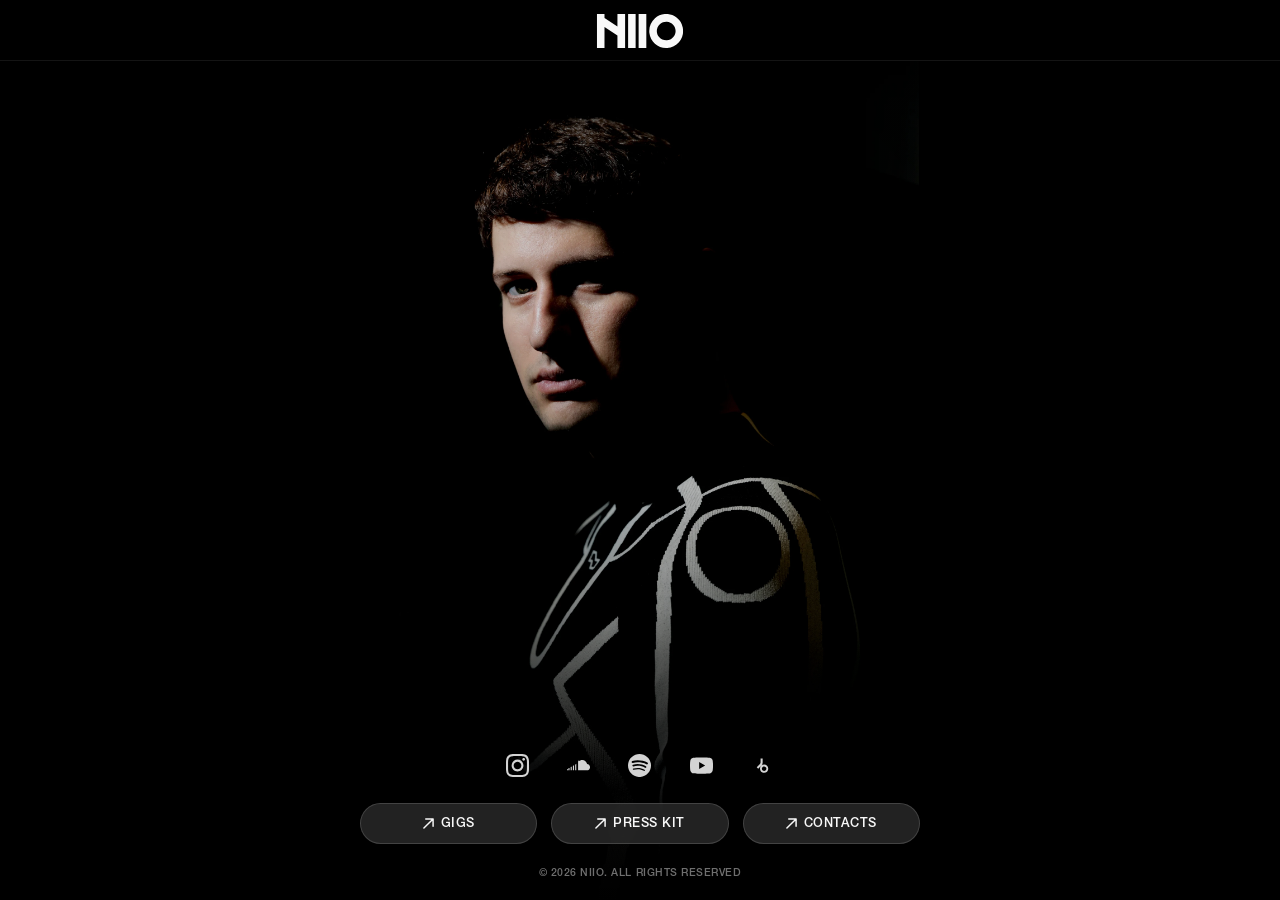
==== index.html @ 22a792c7 "Bust social preview cache by pointing to clean assets/preview.jpg without logo or text" ====
<!DOCTYPE html>
<html lang="en">
<head>
  <meta charset="UTF-8">
  <meta name="viewport" content="width=device-width, initial-scale=1.0, viewport-fit=cover">
  <title>NIIO — Official Website</title>
  <meta name="description" content="NIIO — Italian DJ & music producer based in Milan. Official website, tour dates, gigs, music, and booking contacts.">
  <meta property="og:title" content="NIIO — Official Website">
  <meta property="og:description" content="NIIO — Italian DJ & music producer based in Milan. Official tour dates, gigs, releases, and bookings.">
  <meta property="og:image" content="https://virgitaramasco.github.io/niio/assets/preview.jpg">
  <meta property="og:image:secure_url" content="https://virgitaramasco.github.io/niio/assets/preview.jpg">
  <meta property="og:image:type" content="image/jpeg">
  <meta property="og:image:width" content="1200">
  <meta property="og:image:height" content="630">
  <meta property="og:type" content="website">
  <meta name="twitter:card" content="summary_large_image">
  <meta name="twitter:title" content="NIIO — Official Website">
  <meta name="twitter:description" content="NIIO — Italian DJ & music producer based in Milan. Official tour dates, gigs, releases, and bookings.">
  <meta name="twitter:image" content="https://virgitaramasco.github.io/niio/assets/preview.jpg">
  <link rel="icon" type="image/svg+xml" href="./assets/favicon.svg">
  <link rel="icon" type="image/png" sizes="32x32" href="./assets/favicon-32x32.png">
  <link rel="apple-touch-icon" sizes="180x180" href="./assets/apple-touch-icon.png">

  <style>
    @font-face {
      font-family: 'Helvetica Neue Custom';
      src: url('./Helvetica-Neue-65-Medium.ttf') format('truetype');
      font-weight: 500 600;
      font-style: normal;
      font-display: swap;
    }

    :root {
      --bg: #000000;
      --text: #f8f8f8;
      --muted: rgba(248, 248, 248, 0.6);
      --pill-bg: rgba(68, 68, 68, 0.5);
      --pill-hover: rgba(255, 255, 255, 0.22);
      --border: rgba(255, 255, 255, 0.15);
      --pad: clamp(16px, 4vw, 48px);
    }

    * {
      box-sizing: border-box;
      margin: 0;
      padding: 0;
    }

    html, body {
      background: var(--bg);
      color: var(--text);
      font-family: 'Helvetica Neue Custom', -apple-system, BlinkMacSystemFont, "Segoe UI", Roboto, sans-serif;
      height: 100%;
      height: 100svh;
      width: 100%;
      overflow: hidden;
      -webkit-font-smoothing: antialiased;
      -moz-osx-font-smoothing: grayscale;
    }

    /* Main Fullscreen Landing Viewport */
    .landing {
      position: relative;
      width: 100%;
      height: 100%;
      height: 100svh;
      display: flex;
      flex-direction: column;
      justify-content: space-between;
      align-items: center;
      padding: 0 0 calc(clamp(14px, 2.2vh, 24px) + env(safe-area-inset-bottom));
      box-sizing: border-box;
      overflow: hidden;
    }

    /* Top Brand Header Bar (barretta nera dedicata, garantisce 0 sovrapposizioni sulla testa) */
    .landing-header {
      position: relative;
      z-index: 20;
      width: 100%;
      background: #000000;
      display: flex;
      flex-direction: column;
      align-items: center;
      justify-content: center;
      padding-top: max(env(safe-area-inset-top), 14px);
      padding-bottom: 12px;
      padding-left: var(--pad);
      padding-right: var(--pad);
      border-bottom: 1px solid rgba(255, 255, 255, 0.08);
      box-sizing: border-box;
      flex-shrink: 0;
    }

    .logo-h {
      width: clamp(85px, 16vw, 110px);
      height: auto;
      max-height: clamp(28px, 4vh, 34px);
      fill: var(--text);
      display: block;
      filter: drop-shadow(0 2px 14px rgba(0, 0, 0, 0.95));
      transition: transform 0.2s ease, opacity 0.2s ease;
    }

    .logo-h:hover {
      transform: scale(1.03);
      opacity: 0.95;
    }

    /* Cinematic background photo occupying 100% vertical height below the header without horizontal stretch */
    .landing-bg {
      position: absolute;
      top: var(--header-h, 60px);
      left: 0;
      right: 0;
      bottom: 0;
      background-color: #000000;
      background-image: url('./assets/hero-bg.webp');
      background-position: center top;
      background-repeat: no-repeat;
      background-size: auto 100%;
      z-index: 1;
    }

    .landing-bg::after {
      content: "";
      position: absolute;
      inset: 0;
      background: 
        radial-gradient(circle at center 35%, rgba(0, 0, 0, 0.03) 15%, rgba(0, 0, 0, 0.45) 60%, #000000 100%),
        linear-gradient(to bottom, rgba(0, 0, 0, 0.3) 0%, rgba(0, 0, 0, 0.02) 20%, rgba(0, 0, 0, 0.15) 65%, rgba(0, 0, 0, 0.85) 90%, #000000 100%);
      pointer-events: none;
    }

    /* Foreground content layers in bottom area */
    .landing-bottom {
      position: relative;
      z-index: 10;
      width: 100%;
      display: flex;
      flex-direction: column;
      align-items: center;
      gap: clamp(14px, 2.2vh, 22px);
      padding-left: var(--pad);
      padding-right: var(--pad);
      margin-top: auto;
      box-sizing: border-box;
    }

    /* Social Links Grid */
    .socials {
      display: flex;
      align-items: center;
      justify-content: center;
      gap: clamp(16px, 2.5vw, 26px);
    }

    .social-link {
      display: inline-flex;
      align-items: center;
      justify-content: center;
      color: var(--text);
      opacity: 0.85;
      text-decoration: none;
      transition: opacity 0.2s ease, transform 0.2s ease;
      padding: 6px;
    }

    .social-link:hover {
      opacity: 1;
      transform: translateY(-2px);
    }

    .social-link svg {
      width: clamp(19px, 1.8vw, 24px);
      height: clamp(19px, 1.8vw, 24px);
      display: block;
      fill: currentColor;
    }

    /* Main Action Buttons (Gigs / Press Kit / Contacts) */
    .actions {
      display: flex;
      align-items: center;
      justify-content: center;
      gap: clamp(8px, 1.2vw, 14px);
      width: 100%;
      max-width: 560px;
    }

    .btn-action {
      flex: 1;
      display: inline-flex;
      align-items: center;
      justify-content: center;
      gap: 7px;
      padding: clamp(9px, 1.4vh, 13px) clamp(14px, 1.8vw, 24px);
      background: var(--pill-bg);
      backdrop-filter: blur(10px);
      -webkit-backdrop-filter: blur(10px);
      border: 1px solid var(--border);
      border-radius: 30px;
      color: var(--text);
      font-family: inherit;
      font-size: clamp(12px, 1vw, 14.5px);
      font-weight: 500;
      letter-spacing: 0.04em;
      text-transform: uppercase;
      text-decoration: none;
      cursor: pointer;
      transition: all 0.2s ease;
      white-space: nowrap;
      user-select: none;
    }

    .btn-action svg {
      width: 11px;
      height: 11px;
      display: block;
      stroke: currentColor;
      transition: transform 0.2s ease;
    }

    .btn-action:hover {
      background: var(--pill-hover);
      border-color: rgba(255, 255, 255, 0.35);
      color: #ffffff;
      transform: translateY(-1px);
    }

    .btn-action:hover svg {
      transform: translate(2px, -2px);
    }

    /* Footer Row */
    .landing-footer {
      width: 100%;
      max-width: 900px;
      display: flex;
      justify-content: center;
      align-items: center;
      font-size: clamp(10px, 0.85vw, 12px);
      color: var(--muted);
      letter-spacing: 0.02em;
      padding-top: 4px;
    }

    .landing-footer .copy {
      opacity: 0.75;
      text-transform: uppercase;
      font-size: 10.5px;
      letter-spacing: 0.05em;
    }

    /* Contacts Drawer Modal (Pawsa bookings drawer style) */
    .contacts-overlay {
      position: fixed;
      inset: 0;
      background: rgba(0, 0, 0, 0.85);
      backdrop-filter: blur(14px);
      -webkit-backdrop-filter: blur(14px);
      z-index: 100;
      display: flex;
      align-items: center;
      justify-content: center;
      padding: var(--pad);
      opacity: 0;
      pointer-events: none;
      transition: opacity 0.25s ease;
    }

    .contacts-overlay.active {
      opacity: 1;
      pointer-events: auto;
    }

    .contacts-card {
      position: relative;
      background: #000000;
      border: 1px solid var(--border);
      border-radius: 18px;
      width: 100%;
      max-width: 520px;
      padding: clamp(28px, 5vh, 44px) clamp(24px, 4vw, 40px);
      box-shadow: 0 20px 60px rgba(0, 0, 0, 0.9);
      transform: translateY(12px) scale(0.98);
      transition: transform 0.25s cubic-bezier(0.16, 1, 0.3, 1);
    }

    .contacts-overlay.active .contacts-card {
      transform: translateY(0) scale(1);
    }

    .contacts-header {
      display: flex;
      justify-content: space-between;
      align-items: center;
      border-bottom: 1px solid var(--border);
      padding-bottom: 18px;
      margin-bottom: 24px;
    }

    .contacts-title {
      font-size: clamp(20px, 2.5vw, 28px);
      font-weight: 500;
      letter-spacing: -0.02em;
      text-transform: uppercase;
    }

    .close-btn {
      background: rgba(255, 255, 255, 0.1);
      border: 1px solid var(--border);
      color: var(--text);
      width: 36px;
      height: 36px;
      border-radius: 50%;
      display: flex;
      align-items: center;
      justify-content: center;
      cursor: pointer;
      font-size: 16px;
      line-height: 1;
      transition: all 0.2s ease;
    }

    .close-btn:hover {
      background: rgba(255, 255, 255, 0.25);
      transform: scale(1.05);
    }

    .contacts-list {
      display: flex;
      flex-direction: column;
      gap: 20px;
    }

    .contact-row {
      display: flex;
      flex-direction: column;
      gap: 4px;
    }

    .contact-tag {
      font-size: 12px;
      text-transform: uppercase;
      letter-spacing: 0.08em;
      color: var(--muted);
      font-weight: 500;
    }

    .contact-email {
      font-size: clamp(17px, 2.2vw, 22px);
      font-weight: 500;
      color: var(--text);
      text-decoration: none;
      letter-spacing: -0.02em;
      display: inline-flex;
      align-items: center;
      gap: 8px;
      transition: color 0.15s ease;
      word-break: break-all;
    }

    .contact-email:hover {
      color: #ffffff;
      text-decoration: underline;
    }

    /* Mobile specific tweaks */
    @media (max-width: 600px) {
      .landing-bg {
        background-image: url('./assets/hero-bg-mobile.webp');
        background-size: auto 100%;
        background-position: center top;
      }

      .logo-h {
        width: clamp(80px, 20vw, 100px);
        max-height: 30px;
      }

      .actions {
        flex-direction: column;
        width: 100%;
        max-width: 320px;
        gap: 10px;
      }

      .btn-action {
        width: 100%;
        padding: 12px 20px;
      }

      .landing-footer {
        flex-direction: column;
        gap: 6px;
        text-align: center;
      }
    }
  </style>
</head>
<body>

  <!-- SVG Symbols Definition (Official NIIO Vector Brand Logo) -->
  <svg xmlns="http://www.w3.org/2000/svg" style="display:none">
    <!-- Horizontal Logo Symbol (N, I, I, O) -->
    <symbol id="h" viewBox="0 0 574.14 226.1">
      <polygon points="188.01 225.74 137.03 225.99 137.02 142.48 51.03 86.85 50.97 226.1 .01 225.93 0 .32 50.85 .07 51.11 26.87 136.92 82.31 137.12 .03 188.01 .03 188.01 225.74"/>
      <path d="M468.45,225.58c-59.24,4.14-112.16-39.9-119.01-99.81-4.25-37.2,9.56-71.94,37.32-97.03,17.83-16.12,40.16-25.4,64.22-27.97l20.81.03c41.81,3.93,77.14,30.82,92.88,67.15,17.77,41.03,9.97,87.23-18.76,119.64-20.21,22.79-47.11,35.87-77.46,37.99ZM413.91,153.51c13.57,15.68,31.82,22.95,52.27,21.62,32.81-2.14,58.02-30.05,57.72-62.57-.29-32.02-25.2-59.48-57.72-61.52-17.18-1.08-32.72,3.79-45.41,14.7-26.01,22.37-29.61,61.49-6.86,87.77Z"/>
      <polygon points="329.03 225.86 278 226.09 278.01 .12 328.97 0 329.03 225.86"/>
      <polygon points="258.01 225.96 208 226.06 208 .03 258.01 .03 258.01 225.96"/>
    </symbol>

    <!-- Vertical Logo Symbol (O, I, I, N top-to-bottom) -->
    <symbol id="o" viewBox="0 0 226.1 574.14">
      <g transform="translate(0 574.14) rotate(-90)">
        <polygon points="188.01 225.74 137.03 225.99 137.02 142.48 51.03 86.85 50.97 226.1 .01 225.93 0 .32 50.85 .07 51.11 26.87 136.92 82.31 137.12 .03 188.01 .03 188.01 225.74"/>
        <path d="M468.45,225.58c-59.24,4.14-112.16-39.9-119.01-99.81-4.25-37.2,9.56-71.94,37.32-97.03,17.83-16.12,40.16-25.4,64.22-27.97l20.81.03c41.81,3.93,77.14,30.82,92.88,67.15,17.77,41.03,9.97,87.23-18.76,119.64-20.21,22.79-47.11,35.87-77.46,37.99ZM413.91,153.51c13.57,15.68,31.82,22.95,52.27,21.62,32.81-2.14,58.02-30.05,57.72-62.57-.29-32.02-25.2-59.48-57.72-61.52-17.18-1.08-32.72,3.79-45.41,14.7-26.01,22.37-29.61,61.49-6.86,87.77Z"/>
        <polygon points="329.03 225.86 278 226.09 278.01 .12 328.97 0 329.03 225.86"/>
        <polygon points="258.01 225.96 208 226.06 208 .03 258.01 .03 258.01 225.96"/>
      </g>
    </symbol>
  </svg>

  <main class="landing">
    <!-- Atmospheric Background Image (occupies vertical height, does not fill horizontally) -->
    <div class="landing-bg" aria-hidden="true"></div>

    <!-- Header with NIIO Brand Logo (posizionato in alto nello spazio nero, compatto e non sopra l'immagine) -->
    <header class="landing-header">
      <svg class="logo-h" viewBox="0 0 574.14 226.1" role="img" aria-label="NIIO Logo">
        <use href="#h"/>
      </svg>
    </header>

    <!-- Bottom Interactive Controls -->
    <section class="landing-bottom">
      <!-- Social Media Links -->
      <nav class="socials" aria-label="Social media">
        <!-- Instagram -->
        <a class="social-link" href="https://www.instagram.com/niio_ofc?stkn=aWNjYjd6dDR3Ym1q&utm_source=qr" target="_blank" rel="noopener noreferrer" title="Instagram">
          <svg viewBox="0 0 24 24" role="img" aria-label="Instagram">
            <path d="M12 2.163c3.204 0 3.584.012 4.85.07 3.252.148 4.771 1.691 4.919 4.919.058 1.265.069 1.645.069 4.849 0 3.205-.012 3.584-.069 4.849-.149 3.225-1.664 4.771-4.919 4.919-1.266.058-1.644.07-4.85.07-3.204 0-3.584-.012-4.849-.07-3.26-.149-4.771-1.699-4.919-4.92-.058-1.265-.07-1.644-.07-4.849 0-3.204.013-3.583.07-4.849.149-3.227 1.664-4.771 4.919-4.919 1.266-.057 1.645-.069 4.849-.069zm0-2.163c-3.259 0-3.667.014-4.947.072-4.358.2-6.78 2.618-6.98 6.98-.059 1.281-.073 1.689-.073 4.948 0 3.259.014 3.668.072 4.948.2 4.358 2.618 6.78 6.98 6.98 1.281.058 1.689.072 4.948.072 3.259 0 3.668-.014 4.948-.072 4.354-.2 6.782-2.618 6.979-6.98.059-1.28.073-1.689.073-4.948 0-3.259-.014-3.667-.072-4.947-.196-4.354-2.617-6.78-6.979-6.98-1.281-.059-1.69-.073-4.949-.073zm0 5.838c-3.403 0-6.162 2.759-6.162 6.162s2.759 6.163 6.162 6.163 6.162-2.759 6.162-6.163c0-3.403-2.759-6.162-6.162-6.162zm0 10.162c-2.209 0-4-1.79-4-4 0-2.209 1.791-4 4-4s4 1.791 4 4c0 2.21-1.791 4-4 4zm6.406-11.845c-.796 0-1.441.645-1.441 1.44s.645 1.44 1.441 1.44c.795 0 1.439-.645 1.439-1.44s-.644-1.44-1.439-1.44z"/>
          </svg>
        </a>

        <!-- SoundCloud -->
        <a class="social-link" href="https://on.soundcloud.com/PMtND7cYWfORM39HQS" target="_blank" rel="noopener noreferrer" title="SoundCloud">
          <svg viewBox="0 0 24 24" role="img" aria-label="SoundCloud">
            <path d="M11.56 8.87V17h9.19c1.8 0 3.25-1.46 3.25-3.25 0-1.76-1.38-3.19-3.13-3.25-.33-2.45-2.43-4.35-4.97-4.35-1.39 0-2.67.57-3.59 1.49-.3-.5-.48-1.07-.75-1.77zm-1.88 1.41V17H8.5V11.2c.4-.3.79-.6 1.18-.92zm-2.35 1.47V17H6.15v-4.5c.39-.24.78-.5 1.18-.75zm-2.35 1.05V17H3.8v-3.42c.4-.15.79-.32 1.18-.51zm-2.35 1.05V17H1.45v-2.18c.4-.04.79-.1 1.18-.17zm-1.45.6V17H0v-1.1c.39.02.77.03 1.18.05z"/>
          </svg>
        </a>

        <!-- Spotify -->
        <a class="social-link" href="https://open.spotify.com/artist/5abI9YJ9DiEwynZQXOThxg?si=rlxTHYZyQ2us2IaL9kYCGQ&utm_source=copy-link" target="_blank" rel="noopener noreferrer" title="Spotify">
          <svg viewBox="0 0 24 24" role="img" aria-label="Spotify">
            <path d="M12 0C5.373 0 0 5.373 0 12s5.373 12 12 12 12-5.373 12-12S18.627 0 12 0zm5.521 17.34c-.24.359-.66.48-1.021.24-2.82-1.74-6.36-2.101-10.561-1.141-.418.122-.779-.179-.899-.539-.12-.421.18-.78.54-.9 4.56-1.021 8.52-.6 11.64 1.32.42.18.48.66.301 1.02zm1.44-3.3c-.301.42-.841.6-1.262.3-3.239-1.98-8.159-2.58-11.939-1.38-.479.12-1.02-.12-1.14-.6-.12-.48.12-1.021.6-1.141C9.6 9.9 15 10.561 18.72 12.84c.361.181.54.78.241 1.2zm.12-3.36C15.24 8.4 8.82 8.16 5.16 9.301c-.6.179-1.2-.181-1.38-.721-.18-.601.18-1.2.72-1.381 4.26-1.26 11.28-1.02 15.721 1.621.539.3.719 1.02.419 1.56-.299.421-1.02.599-1.559.3z"/>
          </svg>
        </a>

        <!-- YouTube -->
        <a class="social-link" href="https://youtube.com/@niio_ofc?si=_rtDuosgiNV3RCqA" target="_blank" rel="noopener noreferrer" title="YouTube">
          <svg viewBox="0 0 24 24" role="img" aria-label="YouTube">
            <path d="M23.498 6.186a3.016 3.016 0 0 0-2.122-2.136C19.505 3.545 12 3.545 12 3.545s-7.505 0-9.377.505A3.017 3.017 0 0 0 .502 6.186C0 8.07 0 12 0 12s0 3.93.502 5.814a3.016 3.016 0 0 0 2.122 2.136c1.871.505 9.376.505 9.376.505s7.505 0 9.377-.505a3.015 3.015 0 0 0 2.122-2.136C24 15.93 24 12 24 12s0-3.93-.502-5.814zM9.545 15.568V8.432L15.818 12l-6.273 3.568z"/>
          </svg>
        </a>

        <!-- Beatport -->
        <a class="social-link" href="https://www.beatport.com/artist/niio/1104947" target="_blank" rel="noopener noreferrer" title="Beatport">
          <svg viewBox="0 0 1036 1200" role="img" aria-label="Beatport">
            <path d="M817.7,763.3c0,120-95.8,217-217,217c-120,0-215.8-94.6-215.8-217c0-57.6,21.8-108.5,56.4-146.7L294.6,763.3l-77-77 l165.5-163.7c22.4-22.4,33.9-51.5,33.9-83.6V233.6h108.5V439c0,63-22.4,116.4-66.1,160l-4.9,4.8c38.2-35.2,90.3-56.4,146.1-56.4 C723.8,547.5,817.7,645.1,817.7,763.3z M719.5,763.3c0-64.3-53.3-116.4-118.8-116.4c-66.1,0-117.6,54.6-117.6,116.4 c0,63.6,52.1,117.6,117.6,117.6C668.6,880.9,719.5,825.8,719.5,763.3z"/>
          </svg>
        </a>
      </nav>

      <!-- Main Action Buttons -->
      <div class="actions">
        <!-- Gigs Button -->
        <a class="btn-action" href="gigs.html" title="Upcoming Gigs">
          <svg viewBox="0 0 12 12" fill="none" xmlns="http://www.w3.org/2000/svg">
            <path d="M1 11L11 1M11 1H3M11 1V9" stroke-width="1.6" stroke-linecap="round" stroke-linejoin="round"/>
          </svg>
          <span>Gigs</span>
        </a>

        <!-- Press Kit Button -->
        <a class="btn-action" href="press-kit.html" title="Press Kit & Biography">
          <svg viewBox="0 0 12 12" fill="none" xmlns="http://www.w3.org/2000/svg">
            <path d="M1 11L11 1M11 1H3M11 1V9" stroke-width="1.6" stroke-linecap="round" stroke-linejoin="round"/>
          </svg>
          <span>Press Kit</span>
        </a>

        <!-- Contacts Button (Opens Contacts Drawer/Modal) -->
        <button class="btn-action" id="open-contacts-btn" type="button" aria-haspopup="dialog" aria-expanded="false" title="Contact and Booking Details">
          <svg viewBox="0 0 12 12" fill="none" xmlns="http://www.w3.org/2000/svg">
            <path d="M1 11L11 1M11 1H3M11 1V9" stroke-width="1.6" stroke-linecap="round" stroke-linejoin="round"/>
          </svg>
          <span>Contacts</span>
        </button>
      </div>

      <!-- Bottom Copyright -->
      <footer class="landing-footer">
        <span class="copy">&copy; <span id="year">2026</span> NIIO. ALL RIGHTS RESERVED</span>
      </footer>
    </section>
  </main>

  <!-- Contacts Modal / Overlay (Pawsa Bookings Drawer Style) -->
  <div class="contacts-overlay" id="contacts-modal" role="dialog" aria-modal="true" aria-labelledby="contacts-title" aria-hidden="true">
    <div class="contacts-card">
      <div class="contacts-header">
        <h2 class="contacts-title" id="contacts-title">Contacts</h2>
        <button class="close-btn" id="close-contacts-btn" type="button" aria-label="Close contacts">✕</button>
      </div>

      <div class="contacts-list">
        <div class="contact-row">
          <span class="contact-tag">Promos</span>
          <a class="contact-email" href="mailto:niiooofc@gmail.com">niiooofc@gmail.com</a>
        </div>

        <div class="contact-row">
          <span class="contact-tag">Bookings</span>
          <a class="contact-email" href="mailto:bookings@niioofc.com">bookings@niioofc.com</a>
        </div>
      </div>
    </div>
  </div>

  <script>
    (function() {
      // Dynamic year
      document.getElementById('year').textContent = new Date().getFullYear();

      // Modal handling
      var openBtn = document.getElementById('open-contacts-btn');
      var closeBtn = document.getElementById('close-contacts-btn');
      var modal = document.getElementById('contacts-modal');

      function openModal() {
        modal.classList.add('active');
        modal.setAttribute('aria-hidden', 'false');
        openBtn.setAttribute('aria-expanded', 'true');
        closeBtn.focus();
      }

      function closeModal() {
        modal.classList.remove('active');
        modal.setAttribute('aria-hidden', 'true');
        openBtn.setAttribute('aria-expanded', 'false');
        openBtn.focus();
      }

      openBtn.addEventListener('click', openModal);
      closeBtn.addEventListener('click', closeModal);

      // Close on backdrop click
      modal.addEventListener('click', function(e) {
        if (e.target === modal) {
          closeModal();
        }
      });

      // Close on Escape key
      document.addEventListener('keydown', function(e) {
        if (e.key === 'Escape' && modal.classList.contains('active')) {
          closeModal();
        }
      });
      // Dynamic header height measurement for pixel-perfect background placement
      function updateHeaderHeight() {
        var header = document.querySelector('.landing-header');
        if (header) {
          document.documentElement.style.setProperty('--header-h', header.offsetHeight + 'px');
        }
      }
      window.addEventListener('resize', updateHeaderHeight);
      window.addEventListener('orientationchange', updateHeaderHeight);
      updateHeaderHeight();
    })();
  </script>
</body>
</html>
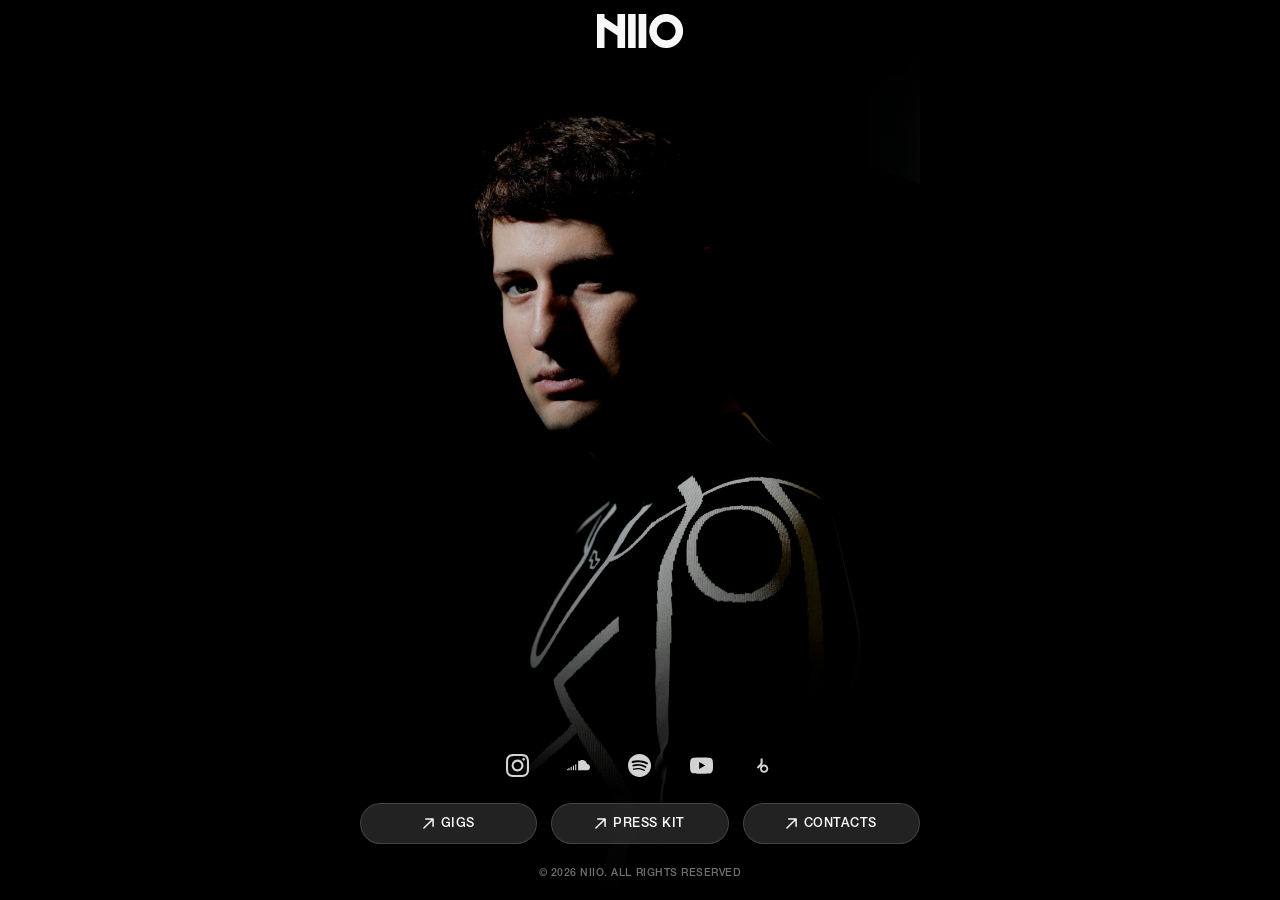
==== commit cbf4fe86: "Remove white border line under black header bar" ====
--- a/index.html
+++ b/index.html
@@ -87,7 +87,6 @@
       padding-bottom: 12px;
       padding-left: var(--pad);
       padding-right: var(--pad);
-      border-bottom: 1px solid rgba(255, 255, 255, 0.08);
       box-sizing: border-box;
       flex-shrink: 0;
     }
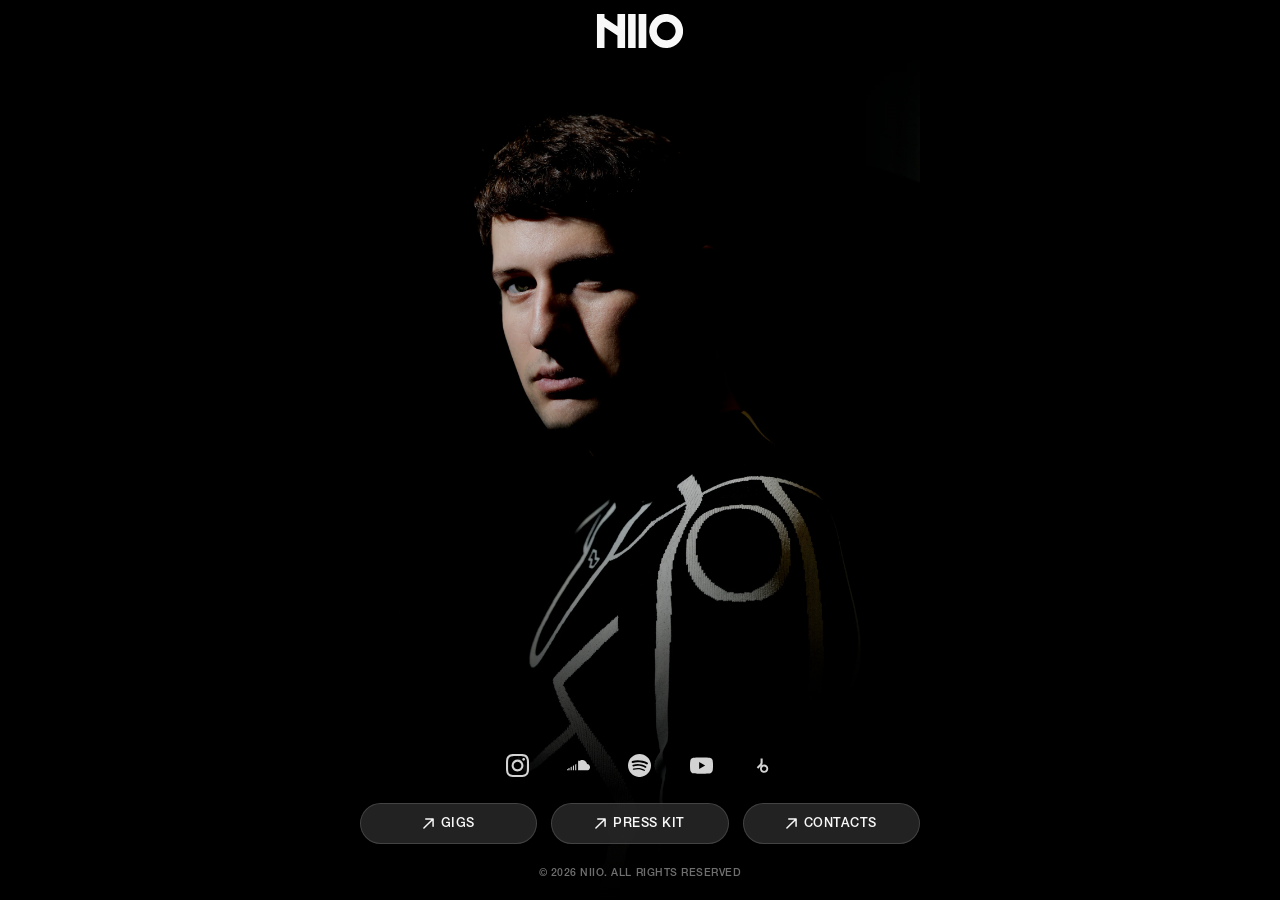
==== commit 6c43980a: "Explicitly set border none and overlap background slightly under header" ====
--- a/index.html
+++ b/index.html
@@ -87,6 +87,10 @@
       padding-bottom: 12px;
       padding-left: var(--pad);
       padding-right: var(--pad);
+      border: none !important;
+      border-bottom: none !important;
+      outline: none !important;
+      box-shadow: none !important;
       box-sizing: border-box;
       flex-shrink: 0;
     }
@@ -109,7 +113,7 @@
     /* Cinematic background photo occupying 100% vertical height below the header without horizontal stretch */
     .landing-bg {
       position: absolute;
-      top: var(--header-h, 60px);
+      top: calc(var(--header-h, 57px) - 2px);
       left: 0;
       right: 0;
       bottom: 0;
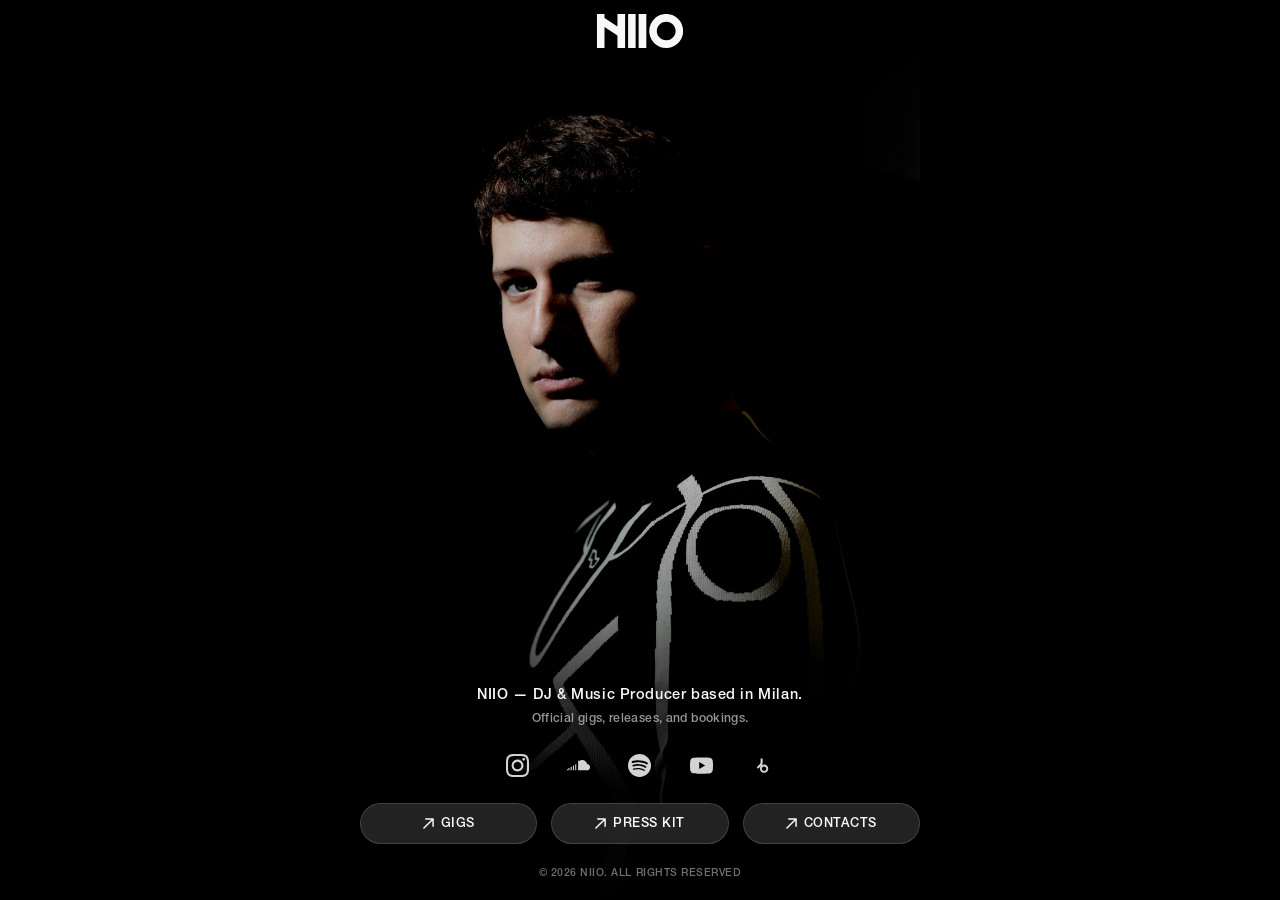
==== commit 0a81e8a7: "Add official presentation text and update metadata descriptions across all pages" ====
--- a/index.html
+++ b/index.html
@@ -4,9 +4,9 @@
   <meta charset="UTF-8">
   <meta name="viewport" content="width=device-width, initial-scale=1.0, viewport-fit=cover">
   <title>NIIO — Official Website</title>
-  <meta name="description" content="NIIO — Italian DJ & music producer based in Milan. Official website, tour dates, gigs, music, and booking contacts.">
+  <meta name="description" content="NIIO — DJ &amp; Music Producer based in Milan. Official gigs, releases, and bookings.">
   <meta property="og:title" content="NIIO — Official Website">
-  <meta property="og:description" content="NIIO — Italian DJ & music producer based in Milan. Official tour dates, gigs, releases, and bookings.">
+  <meta property="og:description" content="NIIO — DJ &amp; Music Producer based in Milan. Official gigs, releases, and bookings.">
   <meta property="og:image" content="https://virgitaramasco.github.io/niio/assets/preview.jpg">
   <meta property="og:image:secure_url" content="https://virgitaramasco.github.io/niio/assets/preview.jpg">
   <meta property="og:image:type" content="image/jpeg">
@@ -15,7 +15,7 @@
   <meta property="og:type" content="website">
   <meta name="twitter:card" content="summary_large_image">
   <meta name="twitter:title" content="NIIO — Official Website">
-  <meta name="twitter:description" content="NIIO — Italian DJ & music producer based in Milan. Official tour dates, gigs, releases, and bookings.">
+  <meta name="twitter:description" content="NIIO — DJ &amp; Music Producer based in Milan. Official gigs, releases, and bookings.">
   <meta name="twitter:image" content="https://virgitaramasco.github.io/niio/assets/preview.jpg">
   <link rel="icon" type="image/svg+xml" href="./assets/favicon.svg">
   <link rel="icon" type="image/png" sizes="32x32" href="./assets/favicon-32x32.png">
@@ -148,6 +148,33 @@
       padding-right: var(--pad);
       margin-top: auto;
       box-sizing: border-box;
+    }
+
+    /* Presentation Tagline */
+    .landing-presentation {
+      text-align: center;
+      max-width: 520px;
+      margin-bottom: 2px;
+      user-select: none;
+    }
+
+    .presentation-title {
+      font-size: clamp(12px, 1.2vw, 14.5px);
+      font-weight: 500;
+      letter-spacing: 0.04em;
+      color: #f8f8f8;
+      text-shadow: 0 2px 12px rgba(0, 0, 0, 0.95);
+      line-height: 1.4;
+    }
+
+    .presentation-sub {
+      font-size: clamp(10.5px, 0.95vw, 12.5px);
+      font-weight: 400;
+      letter-spacing: 0.03em;
+      color: var(--muted);
+      text-shadow: 0 2px 10px rgba(0, 0, 0, 0.95);
+      margin-top: 3px;
+      line-height: 1.4;
     }
 
     /* Social Links Grid */
@@ -438,6 +465,12 @@
 
     <!-- Bottom Interactive Controls -->
     <section class="landing-bottom">
+      <!-- Presentation Tagline -->
+      <div class="landing-presentation">
+        <h1 class="presentation-title">NIIO — DJ &amp; Music Producer based in Milan.</h1>
+        <p class="presentation-sub">Official gigs, releases, and bookings.</p>
+      </div>
+
       <!-- Social Media Links -->
       <nav class="socials" aria-label="Social media">
         <!-- Instagram -->
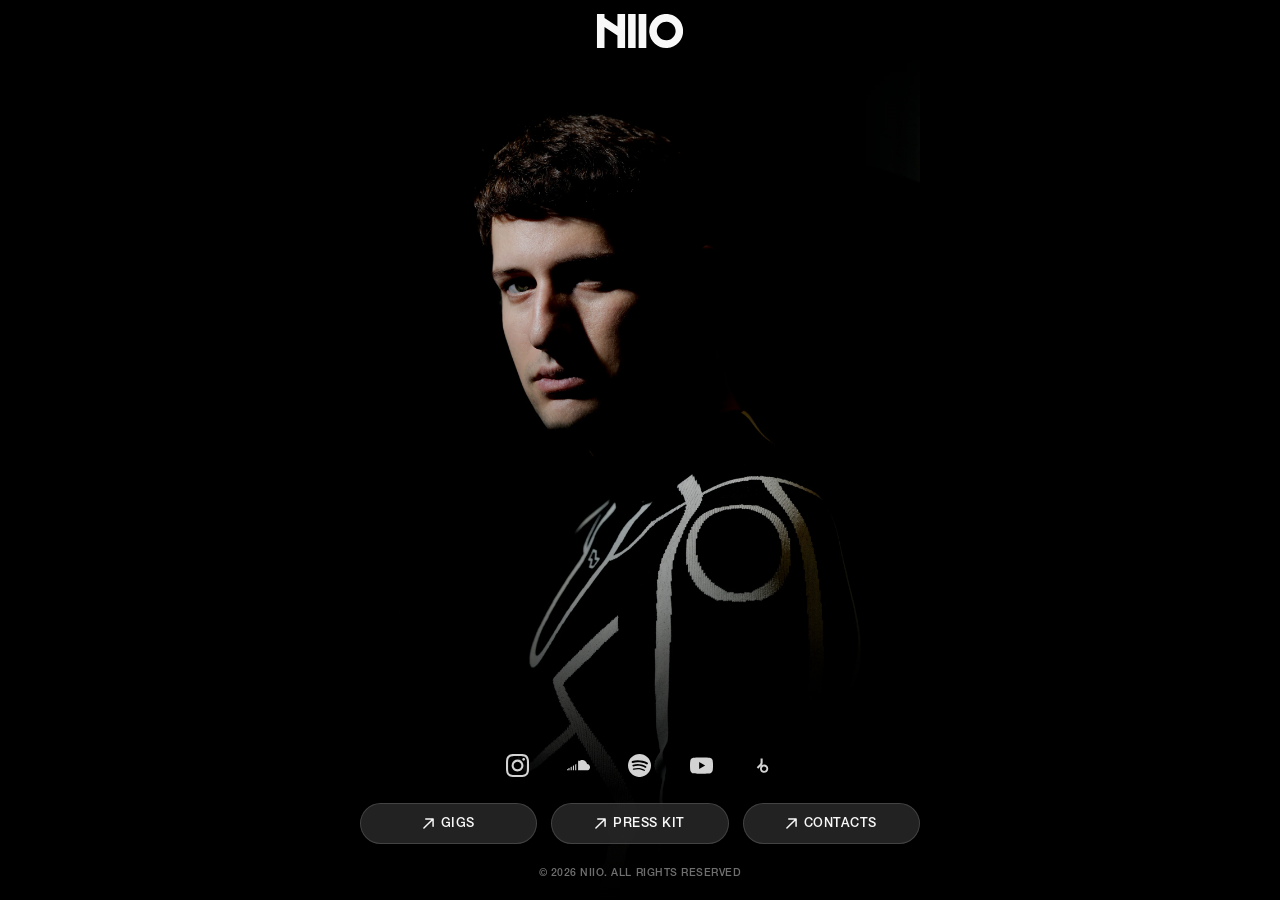
==== commit fe1d09a4: "Remove presentation text from landing page while keeping it in preview metadata" ====
--- a/index.html
+++ b/index.html
@@ -150,33 +150,6 @@
       box-sizing: border-box;
     }
 
-    /* Presentation Tagline */
-    .landing-presentation {
-      text-align: center;
-      max-width: 520px;
-      margin-bottom: 2px;
-      user-select: none;
-    }
-
-    .presentation-title {
-      font-size: clamp(12px, 1.2vw, 14.5px);
-      font-weight: 500;
-      letter-spacing: 0.04em;
-      color: #f8f8f8;
-      text-shadow: 0 2px 12px rgba(0, 0, 0, 0.95);
-      line-height: 1.4;
-    }
-
-    .presentation-sub {
-      font-size: clamp(10.5px, 0.95vw, 12.5px);
-      font-weight: 400;
-      letter-spacing: 0.03em;
-      color: var(--muted);
-      text-shadow: 0 2px 10px rgba(0, 0, 0, 0.95);
-      margin-top: 3px;
-      line-height: 1.4;
-    }
-
     /* Social Links Grid */
     .socials {
       display: flex;
@@ -465,12 +438,6 @@
 
     <!-- Bottom Interactive Controls -->
     <section class="landing-bottom">
-      <!-- Presentation Tagline -->
-      <div class="landing-presentation">
-        <h1 class="presentation-title">NIIO — DJ &amp; Music Producer based in Milan.</h1>
-        <p class="presentation-sub">Official gigs, releases, and bookings.</p>
-      </div>
-
       <!-- Social Media Links -->
       <nav class="socials" aria-label="Social media">
         <!-- Instagram -->
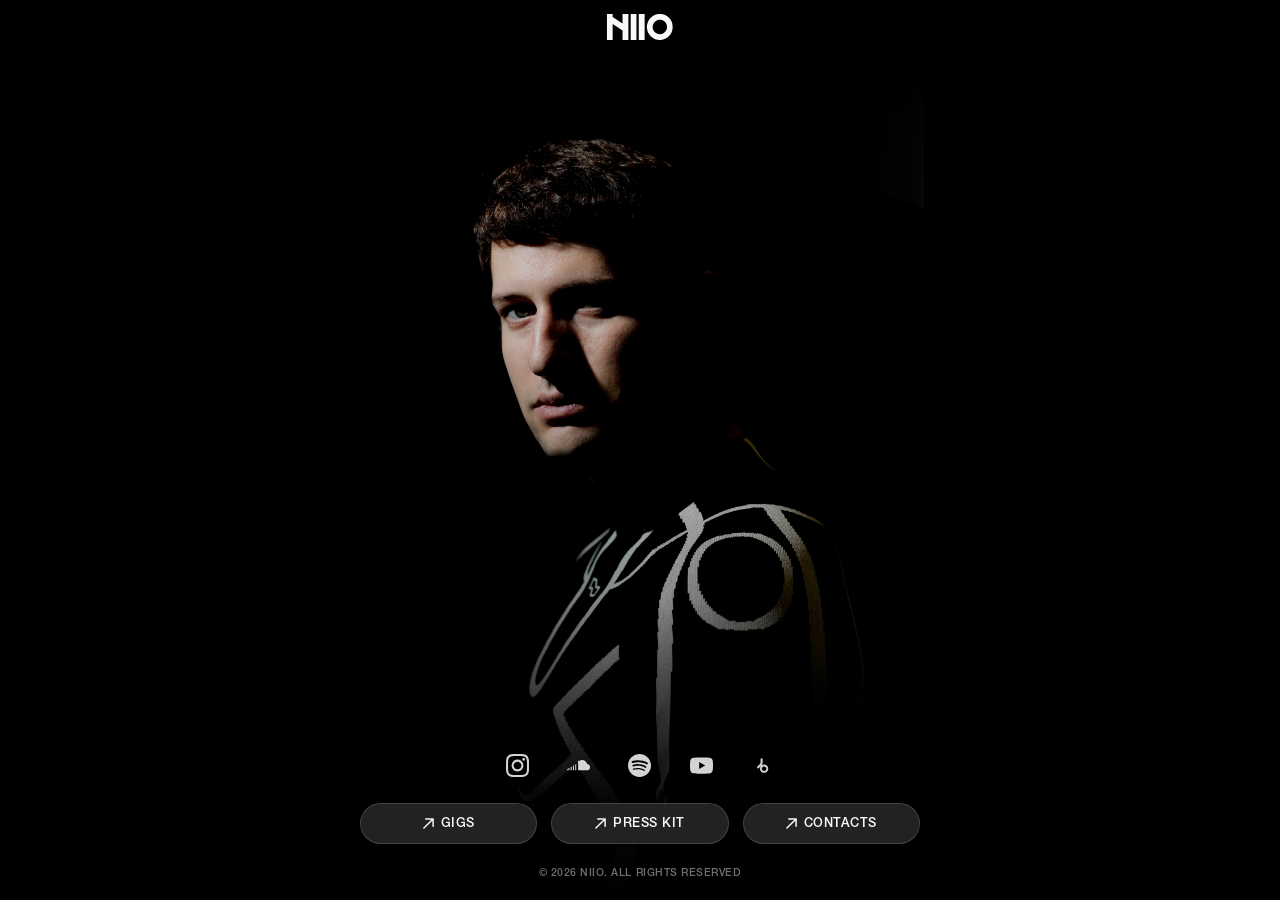
==== commit 7fbb2c2e: "Open PDF directly on Press Kit click, refine header logo clearance, and bust social preview cache" ====
--- a/index.html
+++ b/index.html
@@ -7,8 +7,8 @@
   <meta name="description" content="NIIO — DJ &amp; Music Producer based in Milan. Official gigs, releases, and bookings.">
   <meta property="og:title" content="NIIO — Official Website">
   <meta property="og:description" content="NIIO — DJ &amp; Music Producer based in Milan. Official gigs, releases, and bookings.">
-  <meta property="og:image" content="https://virgitaramasco.github.io/niio/assets/preview.jpg">
-  <meta property="og:image:secure_url" content="https://virgitaramasco.github.io/niio/assets/preview.jpg">
+  <meta property="og:image" content="https://virgitaramasco.github.io/niio/assets/preview.jpg?v=3">
+  <meta property="og:image:secure_url" content="https://virgitaramasco.github.io/niio/assets/preview.jpg?v=3">
   <meta property="og:image:type" content="image/jpeg">
   <meta property="og:image:width" content="1200">
   <meta property="og:image:height" content="630">
@@ -16,7 +16,7 @@
   <meta name="twitter:card" content="summary_large_image">
   <meta name="twitter:title" content="NIIO — Official Website">
   <meta name="twitter:description" content="NIIO — DJ &amp; Music Producer based in Milan. Official gigs, releases, and bookings.">
-  <meta name="twitter:image" content="https://virgitaramasco.github.io/niio/assets/preview.jpg">
+  <meta name="twitter:image" content="https://virgitaramasco.github.io/niio/assets/preview.jpg?v=3">
   <link rel="icon" type="image/svg+xml" href="./assets/favicon.svg">
   <link rel="icon" type="image/png" sizes="32x32" href="./assets/favicon-32x32.png">
   <link rel="apple-touch-icon" sizes="180x180" href="./assets/apple-touch-icon.png">
@@ -96,9 +96,9 @@
     }
 
     .logo-h {
-      width: clamp(85px, 16vw, 110px);
+      width: clamp(72px, 7vw, 90px);
       height: auto;
-      max-height: clamp(28px, 4vh, 34px);
+      max-height: clamp(22px, 3.2vh, 26px);
       fill: var(--text);
       display: block;
       filter: drop-shadow(0 2px 14px rgba(0, 0, 0, 0.95));
@@ -119,7 +119,7 @@
       bottom: 0;
       background-color: #000000;
       background-image: url('./assets/hero-bg.webp');
-      background-position: center top;
+      background-position: center clamp(18px, 3.5vh, 36px);
       background-repeat: no-repeat;
       background-size: auto 100%;
       z-index: 1;
@@ -374,12 +374,12 @@
       .landing-bg {
         background-image: url('./assets/hero-bg-mobile.webp');
         background-size: auto 100%;
-        background-position: center top;
+        background-position: center clamp(22px, 4.5vh, 44px);
       }
 
       .logo-h {
-        width: clamp(80px, 20vw, 100px);
-        max-height: 30px;
+        width: clamp(68px, 15vw, 84px);
+        max-height: 24px;
       }
 
       .actions {
@@ -487,7 +487,7 @@
         </a>
 
         <!-- Press Kit Button -->
-        <a class="btn-action" href="press-kit.html" title="Press Kit & Biography">
+        <a class="btn-action" href="./assets/NIIO-PRESSKIT.pdf" target="_blank" rel="noopener noreferrer" title="Press Kit &amp; Biography">
           <svg viewBox="0 0 12 12" fill="none" xmlns="http://www.w3.org/2000/svg">
             <path d="M1 11L11 1M11 1H3M11 1V9" stroke-width="1.6" stroke-linecap="round" stroke-linejoin="round"/>
           </svg>
